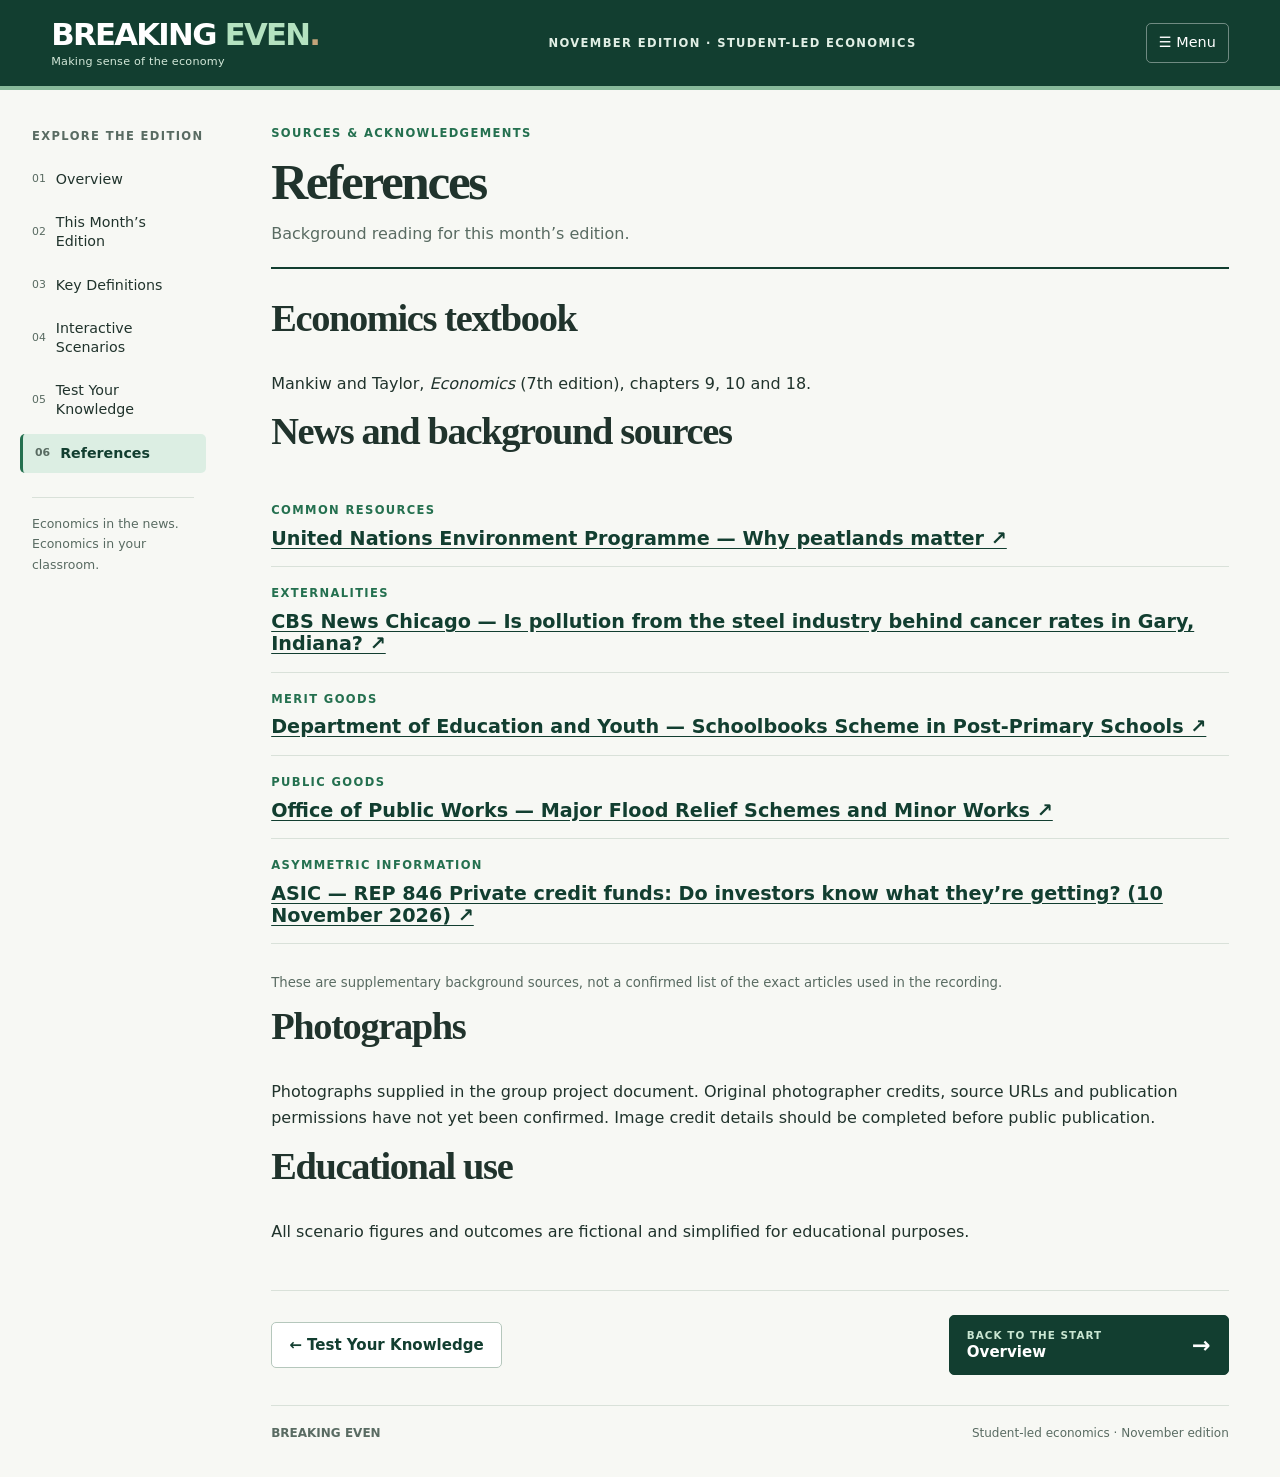
==== references.html @ 0f8ab3b1 "Add files via upload" ====
<!doctype html><html lang="en-IE"><head><meta charset="utf-8"><meta name="viewport" content="width=device-width,initial-scale=1"><title>References | Breaking Even</title><link rel="stylesheet" href="style.css"><script defer src="content.js"></script><script defer src="script.js"></script></head><body><a class="skip" href="#main">Skip to content</a><header class="masthead"><a class="brand" href="index.html"><span>BREAKING<span class="brand-accent"> EVEN</span><span class="brand-dot">.</span></span><small>Making sense of the economy</small></a><span class="issue">NOVEMBER EDITION · STUDENT-LED ECONOMICS</span><button id="menu-toggle" class="menu-toggle" aria-expanded="false" aria-controls="side-menu">☰ <span>Menu</span></button></header><div class="layout"><aside id="side-menu" aria-label="Site menu"><div class="nav-label">EXPLORE THE EDITION</div><nav><a href="index.html" ><span>01</span>Overview</a><a href="edition.html" ><span>02</span>This Month’s Edition</a><a href="definitions.html" ><span>03</span>Key Definitions</a><a href="scenarios.html" ><span>04</span>Interactive Scenarios</a><a href="quiz.html" ><span>05</span>Test Your Knowledge</a><a href="references.html" aria-current="page"><span>06</span>References</a></nav><div class="side-note">Economics in the news.<br>Economics in your classroom.</div></aside><main id="main" tabindex="-1"><div class="page-title"><span class="eyebrow">SOURCES &amp; ACKNOWLEDGEMENTS</span><h1>References</h1><p>Background reading for this month’s edition.</p></div><section><h2>Economics textbook</h2><p>Mankiw and Taylor, <em>Economics</em> (7th edition), chapters 9, 10 and 18.</p><h2>News and background sources</h2><div class="reference-list"><article><span class="eyebrow">Common resources</span><h3><a href="https://www.unep.org/en/news-and-stories/story/why-peatlands-matter" target="_blank" rel="noopener noreferrer">United Nations Environment Programme — Why peatlands matter ↗</a></h3></article><article><span class="eyebrow">Externalities</span><h3><a href="https://www.cbsnews.com/chicago/news/pollution-steel-industry-cancer-rates-gary-indiana/" target="_blank" rel="noopener noreferrer">CBS News Chicago — Is pollution from the steel industry behind cancer rates in Gary, Indiana? ↗</a></h3></article><article><span class="eyebrow">Merit goods</span><h3><a href="https://www.gov.ie/en/department-of-education/publications/schoolbooks-scheme-in-post-primary-schools/" target="_blank" rel="noopener noreferrer">Department of Education and Youth — Schoolbooks Scheme in Post-Primary Schools ↗</a></h3></article><article><span class="eyebrow">Public goods</span><h3><a href="https://www.gov.ie/en/office-of-public-works/frm-pages/major-flood-relief-schemes-and-minor-works/" target="_blank" rel="noopener noreferrer">Office of Public Works — Major Flood Relief Schemes and Minor Works ↗</a></h3></article><article><span class="eyebrow">Asymmetric information</span><h3><a href="https://www.asic.gov.au/regulatory-resources/find-a-document/reports/rep-846-private-credit-funds-do-investors-know-what-they-re-getting" target="_blank" rel="noopener noreferrer">ASIC — REP 846 Private credit funds: Do investors know what they’re getting? (10 November 2026) ↗</a></h3></article></div><p class="fine">These are supplementary background sources, not a confirmed list of the exact articles used in the recording.</p><h2>Photographs</h2><p>Photographs supplied in the group project document. Original photographer credits, source URLs and publication permissions have not yet been confirmed. Image credit details should be completed before public publication.</p><h2>Educational use</h2><p>All scenario figures and outcomes are fictional and simplified for educational purposes.</p></section><div class="page-next"><a class="secondary" href="quiz.html">← Test Your Knowledge</a><a class="primary" href="index.html"><span><small>BACK TO THE START</small>Overview</span><span aria-hidden="true">→</span></a></div><footer>BREAKING EVEN <span>Student-led economics · November edition</span></footer></main></div></body></html>
---- style.css ----
:root{--ink:#20332c;--forest:#123e30;--green:#24704f;--mint:#dceee3;--paper:#f7f8f4;--white:#fff;--line:#d9e1d9;--muted:#596b62;--gold:#c4a47a;--shadow:0 8px 30px #183f3010}*{box-sizing:border-box}html{scroll-behavior:smooth}body{margin:0;background:var(--paper);color:var(--ink);font:16px/1.65 system-ui,-apple-system,BlinkMacSystemFont,'Segoe UI',sans-serif}h1,h2,h3,h4,p{margin:0 0 .8em}h1,h2,h3{line-height:1.13}h1,h2{font-family:Georgia,'Times New Roman',serif;font-weight:700}h1{font-size:clamp(2.35rem,5vw,4.5rem);letter-spacing:-.045em}h2{font-size:clamp(1.65rem,3vw,2.4rem);letter-spacing:-.035em}h3{font-size:1.2rem}a{color:var(--green);text-underline-offset:3px}button,input{font:inherit}button,a,input{touch-action:manipulation}button{cursor:pointer}button:focus-visible,a:focus-visible,input:focus-visible,summary:focus-visible{outline:3px solid #b48238;outline-offset:4px}button:disabled{opacity:.5;cursor:not-allowed}img{display:block;max-width:100%;width:100%;object-fit:cover}small,.fine{font-size:.83rem;color:var(--muted)}[hidden]{display:none!important}.skip{position:fixed;left:10px;top:-80px;background:white;padding:12px;z-index:100}.skip:focus{top:8px}.sr-only{position:absolute;width:1px;height:1px;padding:0;margin:-1px;overflow:hidden;clip:rect(0,0,0,0);white-space:nowrap;border:0}.masthead{position:sticky;top:0;z-index:20;display:flex;align-items:center;justify-content:space-between;gap:20px;background:var(--forest);color:white;padding:18px clamp(18px,4vw,52px);border-bottom:4px solid #87b99a}.brand{text-decoration:none;color:white;display:flex;flex-direction:column;line-height:1.05;font-size:clamp(1.25rem,2.4vw,2rem);font-weight:850;letter-spacing:-.055em}.brand small{font-size:.7rem;letter-spacing:.02em;color:#d3e8d9;font-weight:500;margin-top:6px}.brand-accent{color:#b4e2c0}.brand-dot{color:#c4a47a}.issue{font-size:.72rem;letter-spacing:.12em;color:#e1efe5;font-weight:650}.menu-toggle{border:1px solid #ffffff65;border-radius:5px;color:white;background:transparent;padding:7px 12px;font-size:.9rem;white-space:nowrap}.layout{max-width:1440px;margin:auto;display:grid;grid-template-columns:220px minmax(0,1fr);gap:0;align-items:start}.layout.menu-closed{grid-template-columns:minmax(0,1fr)}#side-menu{position:sticky;top:95px;padding:32px 14px 25px 20px;align-self:start}.nav-label,.eyebrow{display:block;font-size:.72rem;letter-spacing:.12em;font-weight:800;color:var(--green);text-transform:uppercase}.nav-label{margin:0 0 14px 12px;color:var(--muted)}nav{display:grid;gap:4px}nav a{display:flex;gap:10px;align-items:center;padding:10px 12px;border-radius:5px;font-size:.89rem;text-decoration:none;color:var(--ink);line-height:1.35}nav a span{font-size:.68rem;color:var(--muted);font-variant-numeric:tabular-nums}nav a[aria-current=page]{background:var(--mint);color:var(--forest);font-weight:750;border-left:3px solid var(--green)}nav a:hover{background:var(--mint)}.side-note{border-top:1px solid var(--line);margin:24px 12px;padding-top:16px;font-size:.78rem;color:var(--muted)}main{min-width:0;padding:34px clamp(20px,4vw,56px) 15px;max-width:1240px;width:100%;margin:auto}section{margin-bottom:32px}.hero{padding:clamp(24px,5vw,60px);color:white;background:var(--forest);border-radius:8px;position:relative;overflow:hidden;border-bottom:5px solid #a9cdb0}.hero .eyebrow{color:#b4e2c0}.hero h1{max-width:790px;margin:.2em 0 .35em}.hero p{max-width:700px;color:#d7e9de;font-size:1.05rem}.hero .primary{background:var(--mint);color:var(--forest)}.intro{max-width:850px}.edition-note{background:#e8f1e9;border-left:4px solid var(--green);padding:22px 26px}.edition-note p{margin:0}.edition-note h2{margin:.2em 0}.section-heading{display:flex;justify-content:space-between;align-items:baseline;gap:12px;border-top:2px solid var(--forest);padding-top:15px;margin-bottom:14px}.section-heading h2{margin:0}.section-heading>span{font-size:.68rem;letter-spacing:.1em;color:var(--muted);font-weight:700}.news-grid{display:grid;grid-template-columns:repeat(2,minmax(0,1fr));gap:18px}.story{display:flex;flex-direction:column;background:white;border:1px solid var(--line);border-radius:7px;overflow:hidden;color:var(--ink);text-decoration:none;box-shadow:var(--shadow)}.story:hover h3{text-decoration:underline}.story img{aspect-ratio:16/9}.story-0{grid-column:1/-1;display:grid;grid-template-columns:1.3fr 1fr;align-items:stretch}.story-0 img{height:100%;aspect-ratio:4/3}.story-copy{padding:19px 20px;display:flex;flex-direction:column;justify-content:center}.story h3{font-family:Georgia,serif;font-size:clamp(1.15rem,2.1vw,1.7rem);line-height:1.22;margin:.5em 0}.story-link{font-size:.82rem;color:var(--green);font-weight:700;margin-top:auto}.signoff{margin-top:22px;font-family:Georgia,serif;font-size:1.4rem}.page-title{border-bottom:2px solid var(--forest);padding-bottom:19px;margin-bottom:28px}.page-title h1{font-size:clamp(2.1rem,4vw,3.4rem);margin:.2em 0}.page-title p{color:var(--muted);margin:0}.primary,.secondary{display:inline-flex;align-items:center;justify-content:center;gap:12px;padding:12px 17px;border-radius:5px;font-weight:700;text-decoration:none;line-height:1.35;min-height:44px;font-size:.94rem;border:1px solid var(--forest)}.primary{background:var(--forest);color:white}.primary:hover{background:var(--green)}.secondary{background:white;color:var(--forest);border-color:#b5c7bc}.secondary:hover{background:var(--mint)}.page-next{display:flex;justify-content:space-between;align-items:center;gap:15px;border-top:1px solid var(--line);margin-top:45px;padding-top:24px}.page-next .primary{min-width:min(280px,100%);justify-content:space-between}.page-next .primary small{display:block;color:#c9e6d2;font-size:.65rem;letter-spacing:.1em}.page-next .primary>span:last-child{font-size:1.4rem}footer{display:flex;justify-content:space-between;gap:15px;border-top:1px solid var(--line);margin-top:30px;padding:18px 0;color:var(--muted);font-size:.75rem;font-weight:750}footer span{font-weight:400}.podcast{display:grid;grid-template-columns:1fr 1fr;border:1px solid var(--line);background:white;border-radius:8px;overflow:hidden;margin-bottom:35px;box-shadow:var(--shadow)}.podcast img{height:100%;min-height:260px}.podcast-info{padding:25px;align-self:center;min-width:0}.podcast-info h2{margin:.3em 0}.podcast audio{width:100%;margin:12px 0}.notice{background:var(--mint);padding:12px;border-radius:4px;font-size:.86rem}.episode-list a{display:flex;align-items:center;gap:13px;padding:15px 0;border-bottom:1px solid var(--line);text-decoration:none;font-weight:650;color:var(--ink);font-size:.91rem}.episode-list a span:first-child{color:var(--green);font-size:.8rem}.episode-list a span:last-child{margin-left:auto}.definition-intro{display:flex;gap:25px;align-items:center;background:white;border:1px solid var(--line);border-radius:7px;overflow:hidden;margin-bottom:25px}.definition-intro img{width:135px;height:175px;object-fit:cover}.definition-intro>div{padding:14px 14px 14px 0}.definition-intro h2{margin:.25em 0}.flash-grid{display:grid;grid-template-columns:repeat(auto-fit,minmax(min(100%,245px),1fr));gap:14px}.flash{min-height:182px;border:1px solid #c7d8cc;border-radius:8px;background:white;color:var(--ink);text-align:left;display:flex;flex-direction:column;justify-content:space-between;padding:19px;box-shadow:var(--shadow);transition:background .2s,transform .2s}.flash:hover{transform:translateY(-2px)}.flash[aria-pressed=true]{background:var(--mint);border-color:var(--green)}.flash b{font-family:Georgia,serif;font-size:1.45rem;line-height:1.2;margin:8px 0}.flash .card-definition{font-size:.94rem;line-height:1.5}.flash .flip-label{font-size:.75rem;color:var(--green);font-weight:700}.scenario-intro{max-width:830px}.challenge-progress{padding:22px;background:var(--mint);border:1px solid #c7d8cc;border-radius:8px;margin-bottom:30px}.bar-label{display:flex;justify-content:space-between;gap:10px;align-items:baseline;font-size:.9rem;margin:12px 0 6px}.bar-label strong{color:var(--forest)}progress{width:100%;height:13px;accent-color:var(--green)}.jump-links{display:flex;flex-wrap:wrap;gap:7px;margin-top:14px}.jump-links a{font-size:.78rem;background:white;padding:6px 10px;border-radius:4px;text-decoration:none}.scenario{background:white;border:1px solid var(--line);border-radius:8px;overflow:hidden;margin-bottom:32px;box-shadow:var(--shadow);scroll-margin-top:110px}.scenario-heading{display:grid;grid-template-columns:minmax(0,.8fr) minmax(0,1.2fr);border-bottom:1px solid var(--line)}.scenario-heading img{height:100%;min-height:220px;max-height:440px;object-fit:cover}.scenario-heading>div{padding:24px}.scenario-heading h2{font-size:clamp(1.45rem,2.6vw,2.1rem);margin:.35em 0}.scenario-heading p{font-size:.95rem}.role{color:var(--green)}.simulation{padding:24px;background:#f6f9f5;border-bottom:1px solid var(--line)}.simulation h3{margin-bottom:15px}.range-label{display:flex;align-items:center;justify-content:space-between;gap:10px;font-weight:650}.range-label output{font-size:1.4rem;font-weight:800;color:var(--green)}input[type=range]{width:100%;accent-color:var(--green);height:28px;margin:10px 0 0}.range-end{display:flex;justify-content:space-between;color:var(--muted);font-size:.8rem}.metrics{display:grid;grid-template-columns:repeat(auto-fit,minmax(min(100%,150px),1fr));gap:9px;margin:15px 0}.metric{background:white;border:1px solid var(--line);padding:14px;border-radius:6px;display:flex;flex-direction:column;gap:4px}.metric span{font-size:.8rem;color:var(--muted);line-height:1.35}.metric strong{font-size:clamp(1.03rem,2.1vw,1.4rem);line-height:1.25;overflow-wrap:anywhere}.forest-grid{display:grid;grid-template-columns:repeat(10,1fr);gap:4px;margin:15px 0 8px}.forest-grid span{aspect-ratio:1.3;background:#367a56;border-radius:3px;display:grid;place-items:center;color:#d0ebd3;font-size:clamp(.7rem,1.6vw,1rem)}.forest-grid span.developed{background:#b99a72;color:#614b32}.legend{display:flex;gap:14px;font-size:.76rem;color:var(--green)}.legend span:last-child{color:#896842}.feedback{border-left:4px solid var(--green);background:var(--mint);padding:15px 18px;margin:17px 0}.feedback h4{font-size:.92rem;margin:0 0 6px}.feedback p{margin:0;font-size:.95rem}.theory{padding:23px 24px}.theory p{font-size:.94rem}.theory p:last-child{margin-bottom:0}.scenario-actions{display:flex;flex-wrap:wrap;justify-content:space-between;gap:12px;padding:16px 24px;border-top:1px solid var(--line)}.finish-scenario[aria-pressed=true]{background:var(--mint);color:var(--forest)}.options,.funds{padding:0;border:0;display:grid;gap:9px}.options label,.fund{border:1px solid #c7d8cc;background:white;padding:12px;border-radius:5px;cursor:pointer}.options label:has(input:checked),.fund:has(input:checked){border-color:var(--green);box-shadow:inset 0 0 0 1px var(--green);background:var(--mint)}input[type=radio],input[type=checkbox]{accent-color:var(--green);margin-right:6px}.bar{height:13px;display:flex;background:#dce4dc;border-radius:9px;overflow:hidden}.bar i{height:100%;background:var(--green);display:block;transition:width .2s}.bar.pollution i{background:#ac7343}.bar.split{background:#d8c3a7}.bar #flood-gov-bar{background:#789ebc}.check{display:block;padding:12px 0;cursor:pointer;font-weight:600}.flood-diagram{width:100%;max-height:200px;margin-top:15px}.funds{grid-template-columns:1fr 1fr;margin-bottom:14px}.fund{display:flex;flex-direction:column;gap:5px;align-items:flex-start}.fund b{font-size:2rem;color:var(--forest)}.fund span{font-size:.8rem}.table-wrap{overflow-x:auto;margin:12px 0}table{border-collapse:collapse;width:100%;font-size:.85rem}th,td{padding:9px;text-align:left;border-bottom:1px solid var(--line)}th{background:var(--mint);font-weight:700}summary{cursor:pointer;font-weight:650;color:var(--green)}.quiz-panel{background:white;border:1px solid var(--line);border-radius:8px;padding:clamp(18px,4vw,38px);box-shadow:var(--shadow);min-height:300px}.quiz-panel h2{font-size:clamp(1.4rem,3vw,2rem);margin:16px 0}.quiz-options{display:grid;gap:10px;margin:20px 0}.quiz-option{display:flex;align-items:flex-start;gap:12px;text-align:left;background:white;border:1px solid #c7d8cc;border-radius:5px;padding:13px;color:var(--ink);line-height:1.5}.quiz-option[aria-pressed=true]{border-color:var(--green);background:var(--mint);box-shadow:inset 0 0 0 1px var(--green)}.letter{display:grid;place-items:center;flex:0 0 27px;height:27px;background:#e8efe8;border-radius:4px;font-weight:800;color:var(--forest)}.quiz-controls{display:flex;justify-content:space-between;gap:10px}.review{border-top:1px solid var(--line);padding:17px 0}.review p{font-size:.92rem}.correct{color:#1e6945;font-weight:750}.incorrect{color:#a1322c;font-weight:750}.score{font-size:clamp(2.8rem,8vw,5rem);color:var(--green);font-family:Georgia,serif;font-weight:700;line-height:1.1}.reference-list article{padding:17px 0;border-bottom:1px solid var(--line)}.reference-list h3{margin:.4em 0 0}.reference-list a{color:var(--forest)}.reference-list{margin-bottom:28px}@media(max-width:900px){.layout{grid-template-columns:180px minmax(0,1fr)}#side-menu{padding-left:8px}.issue{display:none}.scenario-heading{grid-template-columns:1fr}.scenario-heading img{height:230px;min-height:0}.story-0{grid-template-columns:1fr}.story-0 img{aspect-ratio:16/9}.podcast{grid-template-columns:1fr}.podcast img{min-height:0;max-height:320px}}@media(max-width:680px){.masthead{padding:13px 17px}.layout,.layout.menu-closed{display:block}#side-menu{position:sticky;top:69px;z-index:19;background:var(--paper);padding:12px 17px;border-bottom:1px solid var(--line);box-shadow:var(--shadow)}#side-menu .side-note{display:none}nav{grid-template-columns:1fr 1fr}nav a{font-size:.84rem}main{padding:22px 16px 12px}.news-grid{grid-template-columns:1fr}.story-0{grid-column:auto}.section-heading{display:block}.section-heading>span{display:block;margin-top:5px}.hero{padding:25px 20px}.page-next{flex-direction:column;align-items:stretch}.page-next .secondary{order:2}.page-next .primary{min-width:0}.page-next>span:empty{display:none}footer{flex-direction:column;gap:4px}.definition-intro img{width:100px;height:160px}.definition-intro{gap:14px}.definition-intro p{font-size:.87rem}.scenario-heading>div,.simulation,.theory{padding:18px}.scenario-actions{padding:14px 18px}.funds{gap:7px}.fund{padding:10px}.fund span{font-size:.76rem}.scenario{scroll-margin-top:85px}}@media(prefers-reduced-motion:reduce){*{scroll-behavior:auto!important;transition:none!important}}
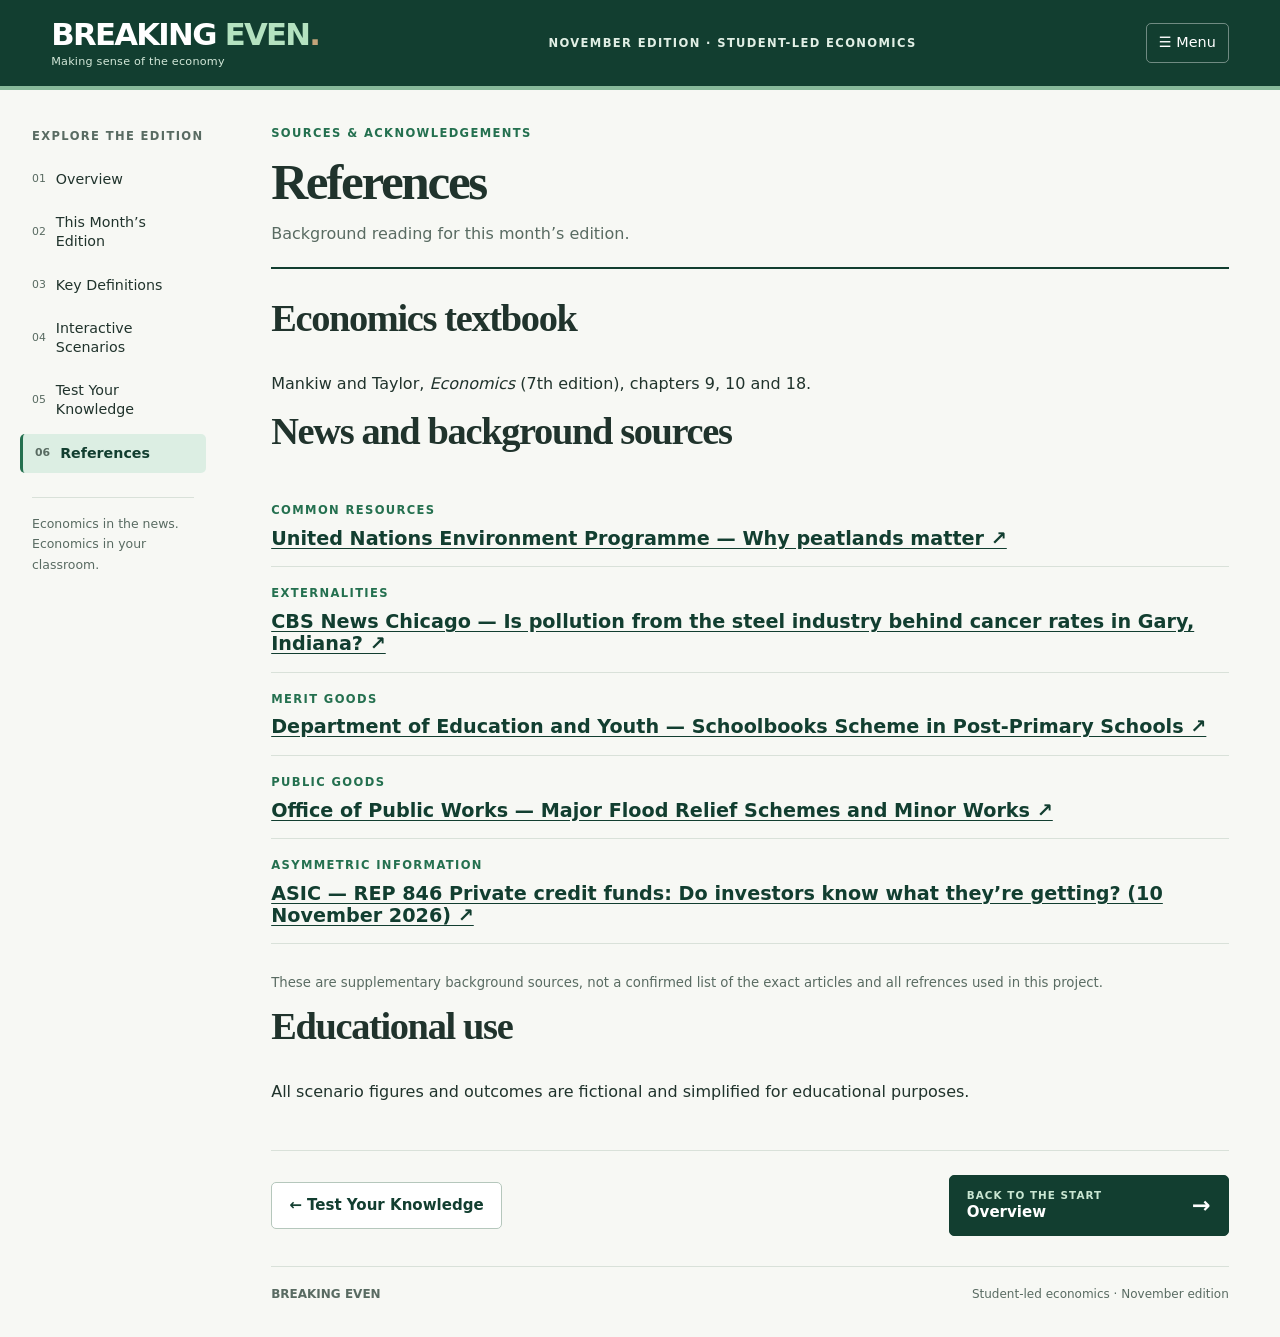
==== commit 1233008d: "Revise references and sources in references.html Updated references section with various sources and" ====
--- a/references.html
+++ b/references.html
@@ -1 +1 @@
-<!doctype html><html lang="en-IE"><head><meta charset="utf-8"><meta name="viewport" content="width=device-width,initial-scale=1"><title>References | Breaking Even</title><link rel="stylesheet" href="style.css"><script defer src="content.js"></script><script defer src="script.js"></script></head><body><a class="skip" href="#main">Skip to content</a><header class="masthead"><a class="brand" href="index.html"><span>BREAKING<span class="brand-accent"> EVEN</span><span class="brand-dot">.</span></span><small>Making sense of the economy</small></a><span class="issue">NOVEMBER EDITION · STUDENT-LED ECONOMICS</span><button id="menu-toggle" class="menu-toggle" aria-expanded="false" aria-controls="side-menu">☰ <span>Menu</span></button></header><div class="layout"><aside id="side-menu" aria-label="Site menu"><div class="nav-label">EXPLORE THE EDITION</div><nav><a href="index.html" ><span>01</span>Overview</a><a href="edition.html" ><span>02</span>This Month’s Edition</a><a href="definitions.html" ><span>03</span>Key Definitions</a><a href="scenarios.html" ><span>04</span>Interactive Scenarios</a><a href="quiz.html" ><span>05</span>Test Your Knowledge</a><a href="references.html" aria-current="page"><span>06</span>References</a></nav><div class="side-note">Economics in the news.<br>Economics in your classroom.</div></aside><main id="main" tabindex="-1"><div class="page-title"><span class="eyebrow">SOURCES &amp; ACKNOWLEDGEMENTS</span><h1>References</h1><p>Background reading for this month’s edition.</p></div><section><h2>Economics textbook</h2><p>Mankiw and Taylor, <em>Economics</em> (7th edition), chapters 9, 10 and 18.</p><h2>News and background sources</h2><div class="reference-list"><article><span class="eyebrow">Common resources</span><h3><a href="https://www.unep.org/en/news-and-stories/story/why-peatlands-matter" target="_blank" rel="noopener noreferrer">United Nations Environment Programme — Why peatlands matter ↗</a></h3></article><article><span class="eyebrow">Externalities</span><h3><a href="https://www.cbsnews.com/chicago/news/pollution-steel-industry-cancer-rates-gary-indiana/" target="_blank" rel="noopener noreferrer">CBS News Chicago — Is pollution from the steel industry behind cancer rates in Gary, Indiana? ↗</a></h3></article><article><span class="eyebrow">Merit goods</span><h3><a href="https://www.gov.ie/en/department-of-education/publications/schoolbooks-scheme-in-post-primary-schools/" target="_blank" rel="noopener noreferrer">Department of Education and Youth — Schoolbooks Scheme in Post-Primary Schools ↗</a></h3></article><article><span class="eyebrow">Public goods</span><h3><a href="https://www.gov.ie/en/office-of-public-works/frm-pages/major-flood-relief-schemes-and-minor-works/" target="_blank" rel="noopener noreferrer">Office of Public Works — Major Flood Relief Schemes and Minor Works ↗</a></h3></article><article><span class="eyebrow">Asymmetric information</span><h3><a href="https://www.asic.gov.au/regulatory-resources/find-a-document/reports/rep-846-private-credit-funds-do-investors-know-what-they-re-getting" target="_blank" rel="noopener noreferrer">ASIC — REP 846 Private credit funds: Do investors know what they’re getting? (10 November 2026) ↗</a></h3></article></div><p class="fine">These are supplementary background sources, not a confirmed list of the exact articles used in the recording.</p><h2>Photographs</h2><p>Photographs supplied in the group project document. Original photographer credits, source URLs and publication permissions have not yet been confirmed. Image credit details should be completed before public publication.</p><h2>Educational use</h2><p>All scenario figures and outcomes are fictional and simplified for educational purposes.</p></section><div class="page-next"><a class="secondary" href="quiz.html">← Test Your Knowledge</a><a class="primary" href="index.html"><span><small>BACK TO THE START</small>Overview</span><span aria-hidden="true">→</span></a></div><footer>BREAKING EVEN <span>Student-led economics · November edition</span></footer></main></div></body></html>+<!doctype html><html lang="en-IE"><head><meta charset="utf-8"><meta name="viewport" content="width=device-width,initial-scale=1"><title>References | Breaking Even</title><link rel="stylesheet" href="style.css"><script defer src="content.js"></script><script defer src="script.js"></script></head><body><a class="skip" href="#main">Skip to content</a><header class="masthead"><a class="brand" href="index.html"><span>BREAKING<span class="brand-accent"> EVEN</span><span class="brand-dot">.</span></span><small>Making sense of the economy</small></a><span class="issue">NOVEMBER EDITION · STUDENT-LED ECONOMICS</span><button id="menu-toggle" class="menu-toggle" aria-expanded="false" aria-controls="side-menu">☰ <span>Menu</span></button></header><div class="layout"><aside id="side-menu" aria-label="Site menu"><div class="nav-label">EXPLORE THE EDITION</div><nav><a href="index.html" ><span>01</span>Overview</a><a href="edition.html" ><span>02</span>This Month’s Edition</a><a href="definitions.html" ><span>03</span>Key Definitions</a><a href="scenarios.html" ><span>04</span>Interactive Scenarios</a><a href="quiz.html" ><span>05</span>Test Your Knowledge</a><a href="references.html" aria-current="page"><span>06</span>References</a></nav><div class="side-note">Economics in the news.<br>Economics in your classroom.</div></aside><main id="main" tabindex="-1"><div class="page-title"><span class="eyebrow">SOURCES &amp; ACKNOWLEDGEMENTS</span><h1>References</h1><p>Background reading for this month’s edition.</p></div><section><h2>Economics textbook</h2><p>Mankiw and Taylor, <em>Economics</em> (7th edition), chapters 9, 10 and 18.</p><h2>News and background sources</h2><div class="reference-list"><article><span class="eyebrow">Common resources</span><h3><a href="https://www.unep.org/en/news-and-stories/story/why-peatlands-matter" target="_blank" rel="noopener noreferrer">United Nations Environment Programme — Why peatlands matter ↗</a></h3></article><article><span class="eyebrow">Externalities</span><h3><a href="https://www.cbsnews.com/chicago/news/pollution-steel-industry-cancer-rates-gary-indiana/" target="_blank" rel="noopener noreferrer">CBS News Chicago — Is pollution from the steel industry behind cancer rates in Gary, Indiana? ↗</a></h3></article><article><span class="eyebrow">Merit goods</span><h3><a href="https://www.gov.ie/en/department-of-education/publications/schoolbooks-scheme-in-post-primary-schools/" target="_blank" rel="noopener noreferrer">Department of Education and Youth — Schoolbooks Scheme in Post-Primary Schools ↗</a></h3></article><article><span class="eyebrow">Public goods</span><h3><a href="https://www.gov.ie/en/office-of-public-works/frm-pages/major-flood-relief-schemes-and-minor-works/" target="_blank" rel="noopener noreferrer">Office of Public Works — Major Flood Relief Schemes and Minor Works ↗</a></h3></article><article><span class="eyebrow">Asymmetric information</span><h3><a href="https://www.asic.gov.au/regulatory-resources/find-a-document/reports/rep-846-private-credit-funds-do-investors-know-what-they-re-getting" target="_blank" rel="noopener noreferrer">ASIC — REP 846 Private credit funds: Do investors know what they’re getting? (10 November 2026) ↗</a></h3></article></div><p class="fine">These are supplementary background sources, not a confirmed list of the exact articles and all refrences used in this project.</p><h2>Educational use</h2><p>All scenario figures and outcomes are fictional and simplified for educational purposes.</p></section><div class="page-next"><a class="secondary" href="quiz.html">← Test Your Knowledge</a><a class="primary" href="index.html"><span><small>BACK TO THE START</small>Overview</span><span aria-hidden="true">→</span></a></div><footer>BREAKING EVEN <span>Student-led economics · November edition</span></footer></main></div></body></html>
